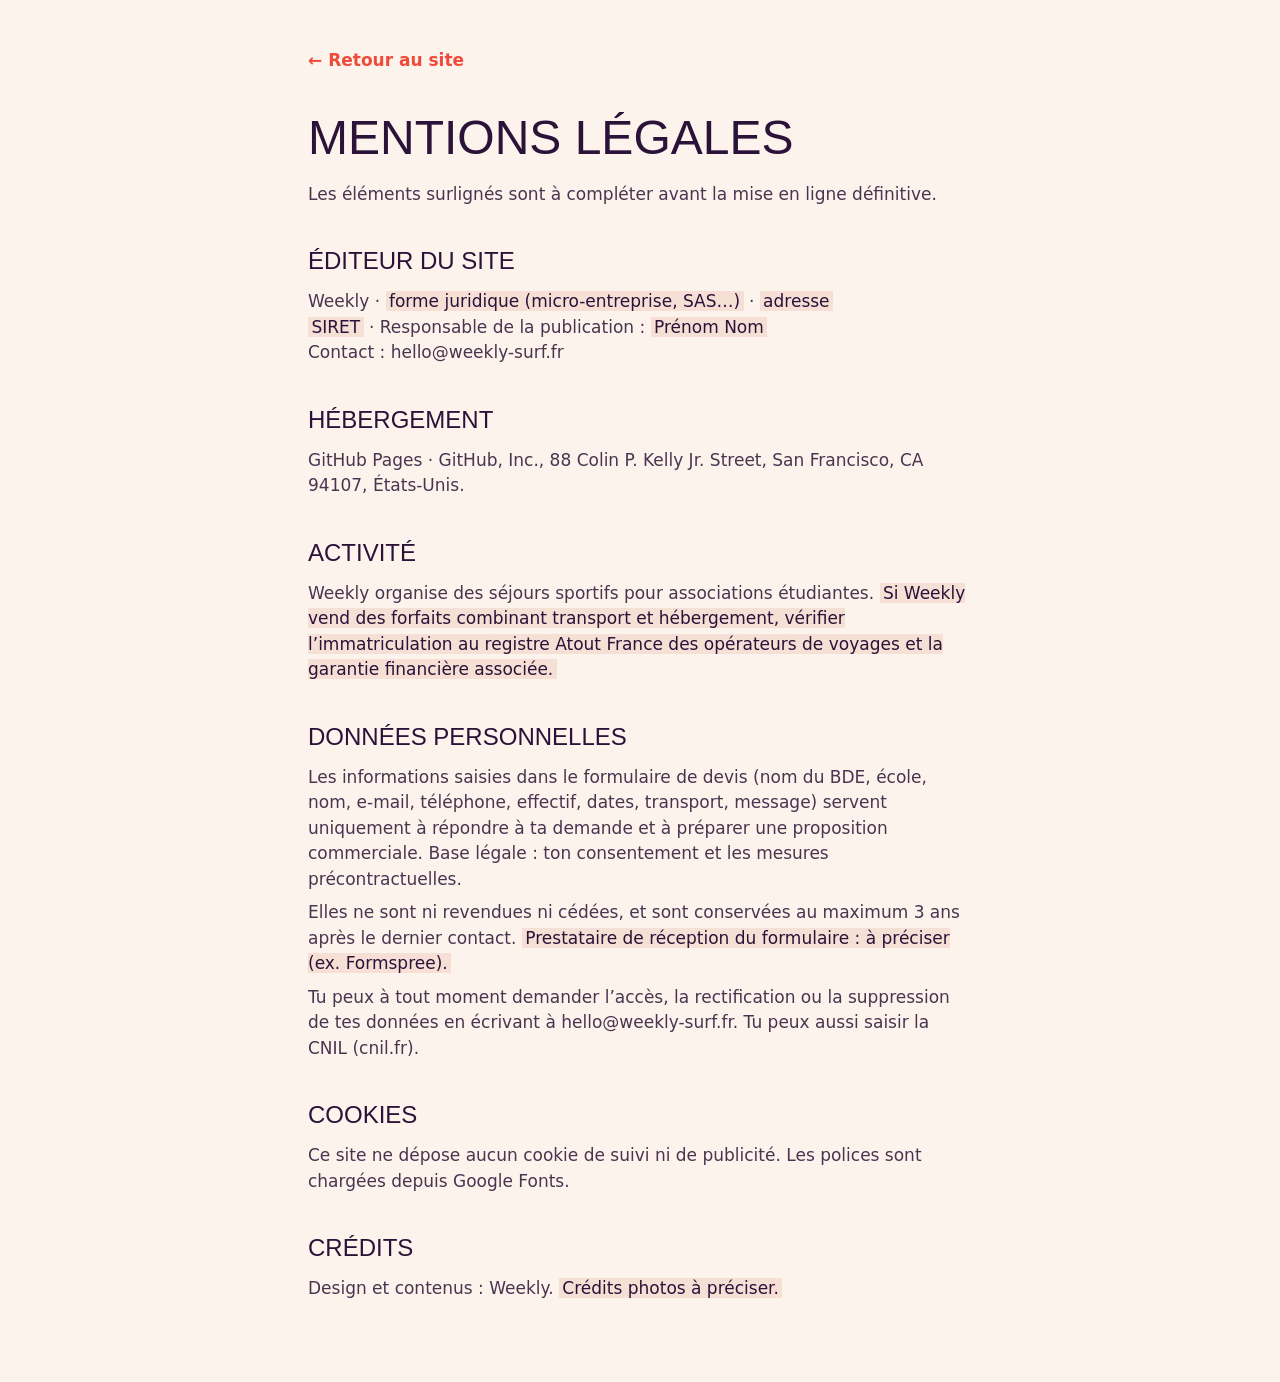
==== mentions-legales.html @ c3317746 "Intègre la maquette Sunset Session validée : site statique responsive, formulaire de devis fonctionn" ====
<!doctype html>
<html lang="fr">
<head>
<meta charset="utf-8">
<meta name="viewport" content="width=device-width, initial-scale=1, viewport-fit=cover">
<meta http-equiv="Content-Security-Policy" content="default-src 'self'; script-src 'self'; style-src 'self' https://fonts.googleapis.com; font-src https://fonts.gstatic.com; img-src 'self' data:; base-uri 'self'; object-src 'none'; form-action 'none'; upgrade-insecure-requests">
<meta name="referrer" content="strict-origin-when-cross-origin">
<meta name="theme-color" content="#2b1238">
<link rel="icon" href="favicon.svg" type="image/svg+xml">
<link rel="stylesheet" href="https://fonts.googleapis.com/css2?family=Anton&amp;family=Barlow:wght@400;500;600;700&amp;family=Kaushan+Script&amp;display=swap">
<link rel="stylesheet" href="style.css">
<title>Mentions légales · Weekly</title>
<meta name="robots" content="noindex">
</head>
<body>
<main class="legal">
  <a class="back" href="./">← Retour au site</a>
  <h1>Mentions légales</h1>
  <p>Les éléments surlignés sont à compléter avant la mise en ligne définitive.</p>

  <h2>Éditeur du site</h2>
  <p>Weekly · <mark>forme juridique (micro-entreprise, SAS…)</mark> · <mark>adresse</mark><br>
  <mark>SIRET</mark> · Responsable de la publication : <mark>Prénom Nom</mark><br>
  Contact : hello@weekly-surf.fr</p>

  <h2>Hébergement</h2>
  <p>GitHub Pages · GitHub, Inc., 88 Colin P. Kelly Jr. Street, San Francisco, CA 94107, États-Unis.</p>

  <h2>Activité</h2>
  <p>Weekly organise des séjours sportifs pour associations étudiantes. <mark>Si Weekly vend des forfaits combinant transport et hébergement, vérifier l’immatriculation au registre Atout France des opérateurs de voyages et la garantie financière associée.</mark></p>

  <h2 id="donnees">Données personnelles</h2>
  <p>Les informations saisies dans le formulaire de devis (nom du BDE, école, nom, e-mail, téléphone, effectif, dates, transport, message) servent uniquement à répondre à ta demande et à préparer une proposition commerciale. Base légale : ton consentement et les mesures précontractuelles.</p>
  <p>Elles ne sont ni revendues ni cédées, et sont conservées au maximum 3 ans après le dernier contact. <mark>Prestataire de réception du formulaire : à préciser (ex. Formspree).</mark></p>
  <p>Tu peux à tout moment demander l’accès, la rectification ou la suppression de tes données en écrivant à hello@weekly-surf.fr. Tu peux aussi saisir la CNIL (cnil.fr).</p>

  <h2>Cookies</h2>
  <p>Ce site ne dépose aucun cookie de suivi ni de publicité. Les polices sont chargées depuis Google Fonts.</p>

  <h2>Crédits</h2>
  <p>Design et contenus : Weekly. <mark>Crédits photos à préciser.</mark></p>
</main>
</body>
</html>
---- style.css ----
/* Weekly — Sunset Session
   Palette coucher de soleil : prune profonde, corail, sable rosé. */
:root{
  --plum:#2b1238;
  --plum-90:rgba(43,18,56,.92);
  --coral:#ef4b3a;
  --coral-hi:#ff6b55;
  --peach:#ff7a4d;
  --orange:#ff9a3c;
  --pink:#d63a7a;
  --sand:#fbf3ec;
  --sand-2:#f6e0d6;
  --ink:#2b1238;
  --muted:#5c4763;
  --muted-2:#4a3550;
  --on-dark:#f8edf1;
  --on-dark-2:#e8d7df;
  --ok:#1f8a5b;
  --err:#ffb4a8;
  --f-display:"Anton","Impact","Arial Narrow",sans-serif;
  --f-body:"Barlow",system-ui,-apple-system,"Segoe UI",sans-serif;
  --f-script:"Kaushan Script","Brush Script MT",cursive;
  --max:1280px;
  --gutter:clamp(18px,4vw,48px);
  --pad:max(var(--gutter),calc((100vw - var(--max))/2 + var(--gutter)));
  color-scheme:light;
}
*,*::before,*::after{box-sizing:border-box}
[hidden]{display:none!important}
html{scroll-behavior:smooth;scroll-padding-top:80px}
body{margin:0;background:var(--sand);color:var(--ink);font-family:var(--f-body);font-size:17px;line-height:1.5;-webkit-font-smoothing:antialiased;overflow-x:hidden}
img{max-width:100%;display:block}
a{color:inherit;text-decoration:none}
a:hover{color:var(--coral)}
h1,h2,h3,p{margin:0}
button,input,select,textarea{font:inherit}
:focus-visible{outline:2px solid var(--coral);outline-offset:2px;border-radius:4px}
.sr-only{position:absolute!important;width:1px;height:1px;padding:0;margin:-1px;overflow:hidden;clip:rect(0,0,0,0);white-space:nowrap;border:0}
.skip{position:absolute;left:1rem;top:-5rem;z-index:100;background:var(--coral);color:var(--plum);padding:.7rem 1rem;border-radius:8px;font-weight:700}
.skip:focus{top:1rem}
.page{background:var(--sand)}

/* Titres */
.h-display{font-family:var(--f-display);font-weight:400;text-transform:uppercase;letter-spacing:.5px;line-height:1.02;text-wrap:balance}
.h2{font-size:clamp(2rem,4.4vw,2.9rem)}
.swoosh{display:block;width:110px;height:10px;margin-top:6px}
.swoosh path{stroke:var(--coral);stroke-width:5;fill:none;stroke-linecap:round}
.center{text-align:center}
.center .swoosh{margin-inline:auto}

/* Boutons */
.btn{display:inline-flex;align-items:center;justify-content:center;gap:10px;font-weight:700;font-size:17px;padding:16px 28px;border-radius:10px;border:2px solid transparent;cursor:pointer;transition:background .2s,color .2s,transform .2s}
.btn svg{width:18px;height:18px;flex:none}
.btn-coral{background:var(--coral);color:var(--plum);box-shadow:0 6px 18px rgba(0,0,0,.25)}
.btn-coral:hover{background:var(--coral-hi);color:var(--plum);transform:translateY(-1px)}
.btn-outline{border-color:#fff;color:#fff;padding:14px 26px}
.btn-outline:hover{background:rgba(255,255,255,.1);color:#fff}
.btn-sm{font-size:15px;padding:11px 22px;border-radius:8px}

.pill{display:inline-flex;align-items:center;gap:9px;border:1.5px solid rgba(255,255,255,.55);border-radius:999px;padding:8px 18px;font-size:14px;font-weight:500}
.pill svg{width:18px;height:18px;flex:none}
.pills{display:flex;flex-wrap:wrap;gap:10px;list-style:none;padding:0;margin:24px 0 0}

/* Barre de navigation fixe (apparaît au scroll) */
.topbar{position:fixed;top:0;left:0;right:0;z-index:50;background:var(--plum-90);backdrop-filter:blur(10px);-webkit-backdrop-filter:blur(10px);color:#fff;transform:translateY(-100%);transition:transform .3s ease;padding-top:env(safe-area-inset-top,0px)}
.topbar.show{transform:none}
.topbar .in{display:flex;align-items:center;gap:32px;padding:10px var(--pad)}
.logo{font-family:var(--f-script);line-height:1;color:#fff}
.logo:hover{color:#fff}
.topbar .logo{font-size:32px}
.nav-links{display:flex;gap:30px;font-size:15px;font-weight:500;list-style:none;margin:0;padding:0}
.nav-cta{margin-left:auto}

/* HERO */
.hero{position:relative;background:var(--plum);color:#fff;min-height:620px;overflow:hidden;isolation:isolate}
.hero-img{position:absolute;top:0;right:0;bottom:0;width:66%;z-index:-2}
.hero-img img{width:100%;height:100%;object-fit:cover}
.hero::before{content:"";position:absolute;inset:0;z-index:-1;background:linear-gradient(90deg,var(--plum) 0%,var(--plum) 34%,rgba(43,18,56,.82) 44%,rgba(43,18,56,.35) 56%,rgba(43,18,56,0) 68%)}
.hero::after{content:"";position:absolute;left:0;right:0;bottom:0;height:120px;z-index:-1;background:linear-gradient(0deg,rgba(43,18,56,.55),rgba(43,18,56,0))}
.hero-nav{display:flex;align-items:center;gap:40px;padding:26px var(--pad)}
.hero-nav .logo{font-size:44px}
.menu-btn{display:none;margin-left:auto;background:none;border:0;color:#fff;width:44px;height:44px;padding:9px;cursor:pointer;filter:drop-shadow(0 2px 6px rgba(43,18,56,.5))}
.menu-btn svg{width:26px;height:26px}
.mobile-menu{position:absolute;top:72px;left:12px;right:12px;z-index:5;display:flex;flex-direction:column;padding:10px 18px;border-radius:16px;background:var(--plum-90);backdrop-filter:blur(10px);-webkit-backdrop-filter:blur(10px);font-size:17px;font-weight:600}
.mobile-menu a{padding:12px 0;border-bottom:1px solid rgba(255,255,255,.08)}
.mobile-menu a:last-child{border-bottom:0;color:var(--coral)}
.hero-copy{padding:40px var(--gutter) 50px var(--pad);max-width:calc(var(--pad) + 620px)}
.hero h1 .l{display:block;font-size:clamp(2.5rem,5.9vw,4.75rem)}
.hero h1 .accent{display:block;font-size:clamp(1.6rem,3.6vw,2.9rem);color:var(--peach);margin-top:6px}
.hero .lead{margin-top:22px;font-size:19px;line-height:1.45;max-width:470px;color:var(--on-dark);text-wrap:pretty}
.ctas{display:flex;flex-wrap:wrap;gap:14px;margin-top:30px}
.where{display:flex;align-items:center;gap:10px;margin-top:26px;font-size:14px;color:var(--on-dark-2)}
.where svg{width:16px;height:16px}

/* CONCEPT */
.concept{padding:56px var(--pad) 76px}
.pillars{display:grid;grid-template-columns:repeat(4,minmax(0,1fr));gap:32px;margin:44px 0 0;padding:0;list-style:none}
.pillar{display:flex;flex-direction:column;align-items:center;text-align:center}
.ico{width:80px;height:80px;border-radius:50%;background:var(--coral);display:flex;align-items:center;justify-content:center;flex:none}
.ico svg{width:40px;height:40px;fill:none;stroke:var(--plum);stroke-width:2;stroke-linecap:round;stroke-linejoin:round}
.pillar h3{margin:18px 0 8px;font-size:21px;font-weight:700}
.pillar p{font-size:16px;line-height:1.45;color:var(--muted);max-width:230px}

/* WEEKEND */
.weekend{background:var(--plum);color:#fff;padding:96px var(--pad) 104px;clip-path:polygon(0 4%,100% 0,100% 96%,0 100%);margin:-20px 0;position:relative;z-index:1}
.steps{display:grid;grid-template-columns:repeat(3,minmax(0,1fr));gap:44px;margin:44px 0 0;padding:0 10px;list-style:none}
.step{text-align:left;background:#fff;color:var(--ink);border-radius:14px;overflow:hidden;box-shadow:0 12px 30px rgba(0,0,0,.28);transition:transform .3s ease}
.step:hover{transform:translateY(-4px)}
.step .ph{aspect-ratio:2/1.05;background:var(--sand-2)}
.step .ph img{width:100%;height:100%;object-fit:cover}
.step .body{display:flex;gap:16px;padding:20px 22px 24px}
.num{flex:none;width:44px;height:44px;border-radius:50%;background:var(--coral);display:flex;align-items:center;justify-content:center;font-family:var(--f-display);font-size:20px}
.step h3{font-weight:700;font-size:18px;margin-top:2px}
.step p{margin-top:8px;font-size:15px;line-height:1.45;color:var(--muted);text-wrap:pretty}
.track{position:relative;margin:28px 10px 0;height:20px}
.track::before{content:"";position:absolute;left:calc(16.66% - 15px);right:calc(16.66% - 15px);top:8px;height:4px;border-radius:4px;background:linear-gradient(90deg,var(--orange),var(--coral) 50%,var(--pink))}
.track .dots{position:absolute;inset:0;display:grid;grid-template-columns:repeat(3,minmax(0,1fr));gap:44px}
.track span{justify-self:center;width:20px;height:20px;border-radius:50%}
.c1{background:var(--orange)}.c2{background:var(--coral)}.c3{background:var(--pink)}

/* FONDATEURS */
.founders{display:grid;grid-template-columns:minmax(0,1.05fr) minmax(0,1fr);gap:40px;align-items:end;padding:40px var(--pad) 0 0}
.founders-img{margin:0;aspect-ratio:398/245;border-radius:50% 50% 0 0 / 70% 70% 0 0;overflow:hidden}
.founders-img img{width:100%;height:100%;object-fit:cover}
.founders .txt{padding-bottom:36px}
.founders h2{font-size:clamp(2rem,4.6vw,3.1rem)}
.founders .txt p{margin-top:22px;font-size:17px;line-height:1.5;color:var(--muted-2);max-width:500px;text-wrap:pretty}
.tags{display:flex;flex-wrap:wrap;gap:10px;margin:26px 0 0;padding:0;list-style:none}
.tags li{display:flex;align-items:center;gap:8px;background:var(--sand-2);border-radius:999px;padding:9px 18px;font-size:14px;font-weight:500}
.tags svg{width:18px;height:18px;fill:none;stroke:var(--plum);stroke-width:2.4;stroke-linecap:round;stroke-linejoin:round}

/* DEVIS */
.devis{position:relative;background:var(--plum);color:#fff;overflow:hidden;isolation:isolate}
.devis-bg{position:absolute;top:0;right:0;bottom:0;width:70%;z-index:-2}
.devis-bg img{width:100%;height:100%;object-fit:cover}
.devis::before{content:"";position:absolute;inset:0;z-index:-1;background:linear-gradient(90deg,var(--plum) 0%,var(--plum) 30%,rgba(43,18,56,.7) 50%,rgba(43,18,56,.25) 75%,rgba(43,18,56,.1) 100%)}
.devis .in{padding:64px var(--pad) 34px}
.devis h2{font-size:clamp(1.9rem,4.2vw,2.75rem)}
.devis .intro{margin-top:16px;font-size:17px;line-height:1.45;max-width:560px;color:#f0e2e8}
form{display:grid;grid-template-columns:minmax(0,1fr) minmax(0,1fr);gap:18px 20px;margin-top:30px;max-width:720px;padding:30px;border-radius:22px;background:rgba(43,18,56,.6);backdrop-filter:blur(14px);-webkit-backdrop-filter:blur(14px);border:1px solid rgba(255,255,255,.14);box-shadow:0 24px 60px rgba(0,0,0,.35)}
.field{display:flex;flex-direction:column;gap:7px;min-width:0}
.field.full,.full{grid-column:1/-1}
.field label{font-size:12px;font-weight:600;letter-spacing:.06em;text-transform:uppercase;color:#f0e2e8}
.field input,.field select,.field textarea{width:100%;min-width:0;height:46px;border:1.5px solid transparent;border-radius:10px;padding:0 12px;font-size:16px;color:var(--plum);background:var(--sand);box-shadow:inset 0 1px 2px rgba(43,18,56,.12)}
.field textarea{height:auto;min-height:96px;padding:12px;resize:vertical}
.field input::placeholder,.field textarea::placeholder{color:#9a8794}
.field input:focus,.field select:focus,.field textarea:focus{outline:2px solid var(--coral);outline-offset:1px}
.field.invalid input,.field.invalid select,.field.invalid textarea{border-color:var(--coral);background:#fff3f0}
.with-ico{position:relative}
.with-ico input{padding-right:38px}
.with-ico svg{position:absolute;right:14px;top:15px;width:16px;height:16px;pointer-events:none;fill:none;stroke:var(--plum);stroke-width:2.4;stroke-linecap:round;stroke-linejoin:round}
.err{font-size:13px;color:var(--err);min-height:0}
.err:empty{display:none}
.consent{display:grid;grid-template-columns:auto 1fr;gap:10px;align-items:start;font-size:14px;line-height:1.4;color:var(--on-dark-2)}
.consent input{width:18px;height:18px;margin:2px 0 0;accent-color:var(--coral)}
.consent a{text-decoration:underline}
.hp{position:absolute!important;left:-9999px!important;width:1px;height:1px;overflow:hidden}
.submit{display:flex;flex-direction:column;gap:10px;margin-top:4px}
.submit .btn{width:100%;height:52px;padding:0 20px}
.submit .btn[disabled]{opacity:.7;cursor:progress;transform:none}
.submit small{font-size:13px;color:var(--on-dark-2);text-align:center}
.status{border-radius:12px;padding:14px 16px;font-size:15px;line-height:1.45}
.status.ok{background:#e6f6ee;color:#14533a}
.status.ko{background:#ffe9e5;color:#7a1f12}
.status a{text-decoration:underline;font-weight:600}
.site-footer{display:flex;align-items:center;flex-wrap:wrap;gap:14px;margin-top:44px;font-size:13px;color:var(--on-dark-2)}
.site-footer .logo{font-size:32px}
.site-footer .links{margin-left:auto;display:flex;flex-wrap:wrap;gap:14px}
.site-footer a:hover{color:var(--coral)}

/* Apparition douce (le contenu reste visible sans JS) */
.js .reveal{transform:translateY(22px);transition:transform .8s cubic-bezier(.2,.7,.2,1)}
.js .reveal.in-view{opacity:1;transform:none}

/* ---------- Tablette ---------- */
@media (max-width:1024px){
  .pillars{grid-template-columns:repeat(2,minmax(0,1fr));row-gap:40px}
  .steps{gap:22px;padding:0}
  .track .dots{gap:22px}
}

/* ---------- Mobile ---------- */
@media (max-width:780px){
  body{font-size:16px}
  .nav-links,.hero-nav .nav-cta,.topbar .nav-links{display:none}
  .menu-btn{display:block}
  .hero{min-height:0;padding-bottom:28px}
  .hero-img{position:relative;width:100%;aspect-ratio:4/3;height:auto}
  .hero::before{background:none}
  .hero::after{top:0;bottom:auto;height:calc(100vw * .75);background:linear-gradient(180deg,rgba(43,18,56,.55) 0%,rgba(43,18,56,0) 28%,rgba(43,18,56,0) 60%,var(--plum) 100%)}
  .hero-nav{position:absolute;top:0;left:0;right:0;z-index:3;padding:16px 14px 0 20px}
  .hero-nav .logo{font-size:36px;text-shadow:0 2px 12px rgba(43,18,56,.45)}
  .hero-copy{padding:6px 22px 0}
  .hero h1 .l{font-size:40px;line-height:1}
  .hero h1 .accent{font-size:27px;margin-top:4px}
  .hero .lead{font-size:16px;margin-top:14px}
  .pill{font-size:13px;padding:7px 14px}
  .ctas{flex-direction:column;gap:12px;margin-top:20px}
  .ctas .btn{width:100%;height:52px;padding:0 20px}
  .concept{padding:34px 22px 36px;text-align:left}
  .concept .center,.concept.center{text-align:left}
  .concept .swoosh{margin-inline:0;width:80px}
  .pillars{grid-template-columns:1fr;gap:22px;margin-top:24px}
  .pillar{flex-direction:row;align-items:flex-start;text-align:left;gap:16px}
  .ico{width:52px;height:52px}
  .ico svg{width:26px;height:26px}
  .pillar h3{margin:0;font-size:17px}
  .pillar p{margin-top:4px;font-size:15px;max-width:none}
  .weekend{clip-path:none;margin:0;padding:34px 18px 36px}
  .weekend .swoosh{width:80px}
  .steps{grid-template-columns:1fr;gap:22px;margin-top:26px;position:relative}
  .steps::before{content:"";position:absolute;left:calc(38% + 11px);top:8px;bottom:40px;width:3px;border-radius:3px;background:linear-gradient(180deg,var(--orange),var(--coral) 55%,var(--pink))}
  .step{display:grid;grid-template-columns:38% 24px minmax(0,1fr);gap:14px;align-items:start;background:none;color:#fff;box-shadow:none;border-radius:0;overflow:visible}
  .step:hover{transform:none}
  .step .ph{aspect-ratio:1.1/1;border-radius:12px;overflow:hidden}
  .step .dot{width:16px;height:16px;border-radius:50%;margin:4px 0 0 4px;position:relative}
  .step .body{display:block;padding:0}
  .step .num{width:auto;height:auto;background:none;font-size:18px;justify-content:flex-start}
  .step:nth-child(1) .num{color:var(--orange)}
  .step:nth-child(2) .num{color:var(--coral)}
  .step:nth-child(3) .num{color:var(--pink)}
  .step h3{font-size:17px}
  .step p{color:var(--on-dark-2);font-size:14px;margin-top:6px}
  .track{display:none}
  .founders{grid-template-columns:minmax(0,1fr) minmax(0,1fr);gap:14px;padding:30px 18px;align-items:start}
  .founders-img{order:2;aspect-ratio:1/1;border-radius:50% 50% 16px 16px}
  .founders .head{order:1}
  .founders .txt{display:contents}
  .founders h2{font-size:28px}
  .founders .swoosh{width:70px}
  .founders .txt p,.founders .tags{order:3;grid-column:1/-1}
  .founders .txt p{margin-top:2px;font-size:15px}
  .founders .tags{margin-top:4px;gap:8px}
  .tags li{font-size:13px;padding:8px 14px}
  .devis-bg{display:none}
  .devis .in{padding:32px 18px 26px}
  .devis h2{font-size:30px}
  .devis .intro{font-size:15px}
  form{gap:14px 12px;margin-top:20px;padding:18px;border-radius:18px;background:rgba(255,255,255,.06);backdrop-filter:none;-webkit-backdrop-filter:none;box-shadow:none}
  .field label{font-size:11px}
  .site-footer{flex-direction:column;gap:6px;margin-top:30px}
  .site-footer .links{margin-left:0;justify-content:center}
}
@media (min-width:781px){.step .dot{display:none}.mobile-menu{display:none!important}}
@media (max-width:420px){form{grid-template-columns:1fr}.founders{grid-template-columns:1fr 1fr}}

@media (prefers-reduced-motion:reduce){
  html{scroll-behavior:auto}
  *,*::before,*::after{transition:none!important;animation:none!important}
  .js .reveal{transform:none}
}

/* Page légale */
.legal{max-width:760px;margin-inline:auto;padding:48px var(--gutter) 80px}
.legal h1{font-family:var(--f-display);font-weight:400;text-transform:uppercase;font-size:clamp(2rem,6vw,3rem);margin-bottom:8px}
.legal h2{font-family:var(--f-display);font-weight:400;text-transform:uppercase;font-size:1.5rem;margin:36px 0 10px}
.legal p,.legal li{color:var(--muted-2);margin-top:8px}
.legal .back{display:inline-flex;margin-bottom:28px;font-weight:600;color:var(--coral)}
.legal mark{background:var(--sand-2);color:var(--ink);padding:0 .2em}
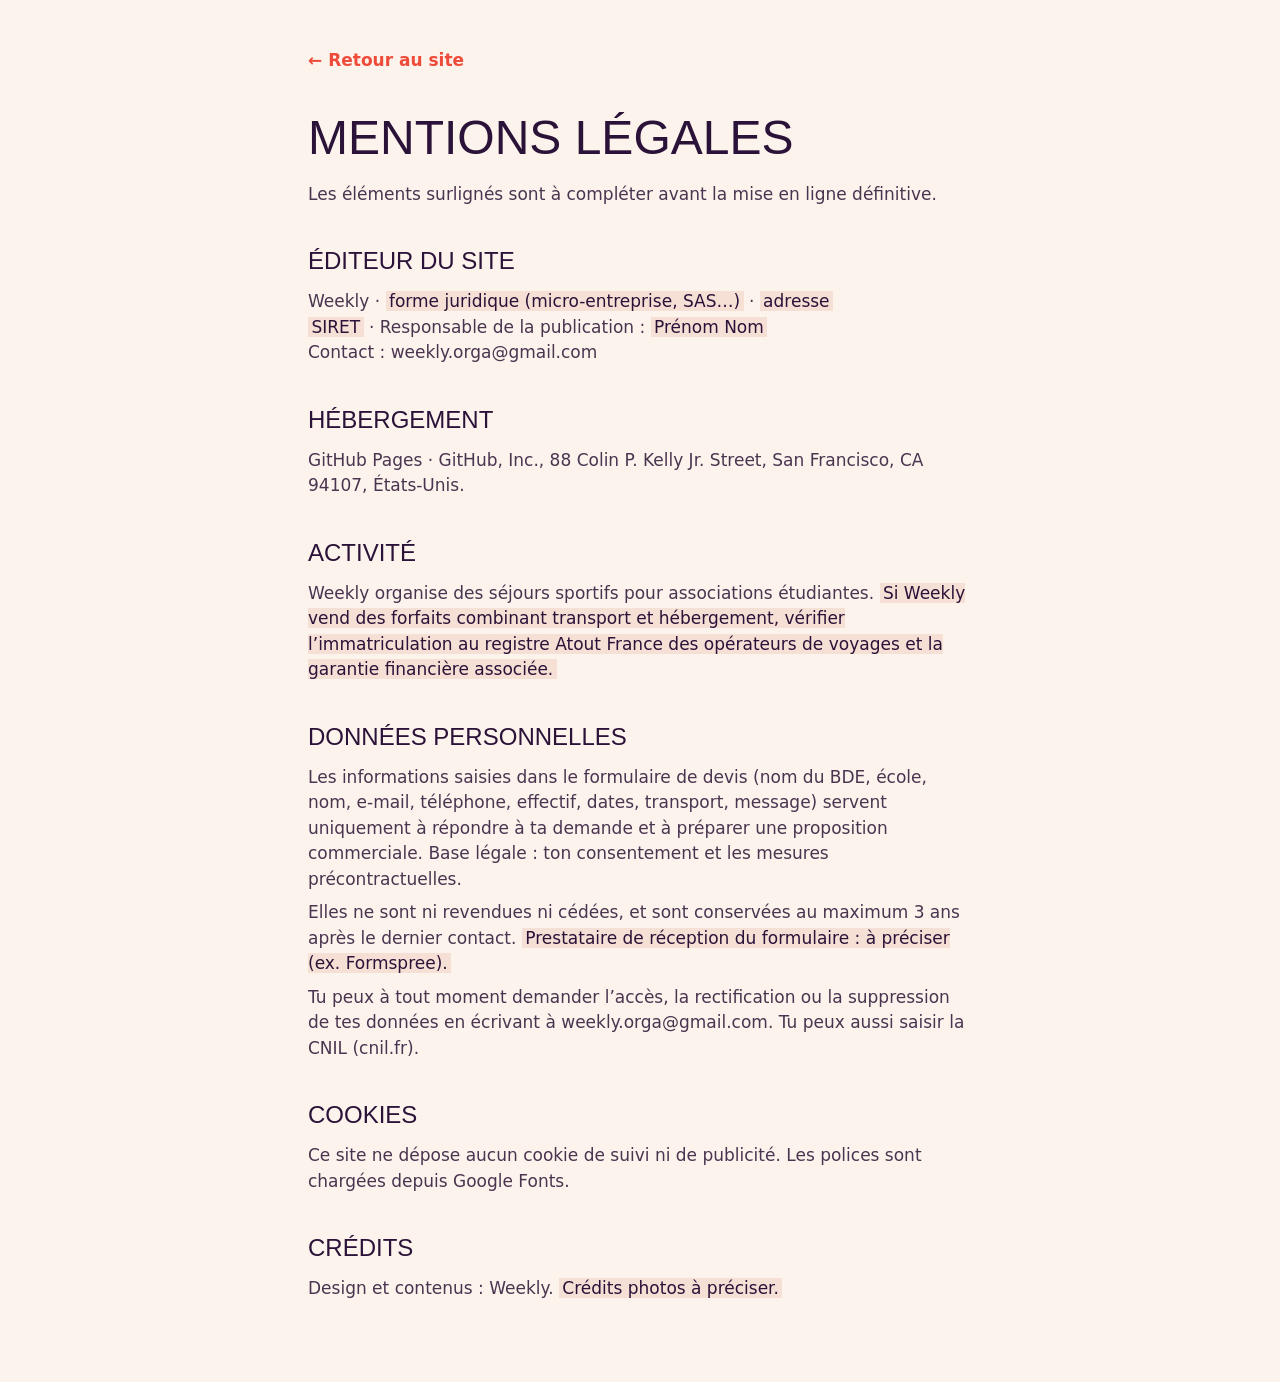
==== commit 1fa47b4b: "Adresse de contact : weekly.orga@gmail.com Co-Authored-By: Claude Opus 5.5 <noreply@anthropic.com> C" ====
--- a/mentions-legales.html
+++ b/mentions-legales.html
@@ -21,7 +21,7 @@
   <h2>Éditeur du site</h2>
   <p>Weekly · <mark>forme juridique (micro-entreprise, SAS…)</mark> · <mark>adresse</mark><br>
   <mark>SIRET</mark> · Responsable de la publication : <mark>Prénom Nom</mark><br>
-  Contact : hello@weekly-surf.fr</p>
+  Contact : weekly.orga@gmail.com</p>
 
   <h2>Hébergement</h2>
   <p>GitHub Pages · GitHub, Inc., 88 Colin P. Kelly Jr. Street, San Francisco, CA 94107, États-Unis.</p>
@@ -32,7 +32,7 @@
   <h2 id="donnees">Données personnelles</h2>
   <p>Les informations saisies dans le formulaire de devis (nom du BDE, école, nom, e-mail, téléphone, effectif, dates, transport, message) servent uniquement à répondre à ta demande et à préparer une proposition commerciale. Base légale : ton consentement et les mesures précontractuelles.</p>
   <p>Elles ne sont ni revendues ni cédées, et sont conservées au maximum 3 ans après le dernier contact. <mark>Prestataire de réception du formulaire : à préciser (ex. Formspree).</mark></p>
-  <p>Tu peux à tout moment demander l’accès, la rectification ou la suppression de tes données en écrivant à hello@weekly-surf.fr. Tu peux aussi saisir la CNIL (cnil.fr).</p>
+  <p>Tu peux à tout moment demander l’accès, la rectification ou la suppression de tes données en écrivant à weekly.orga@gmail.com. Tu peux aussi saisir la CNIL (cnil.fr).</p>
 
   <h2>Cookies</h2>
   <p>Ce site ne dépose aucun cookie de suivi ni de publicité. Les polices sont chargées depuis Google Fonts.</p>
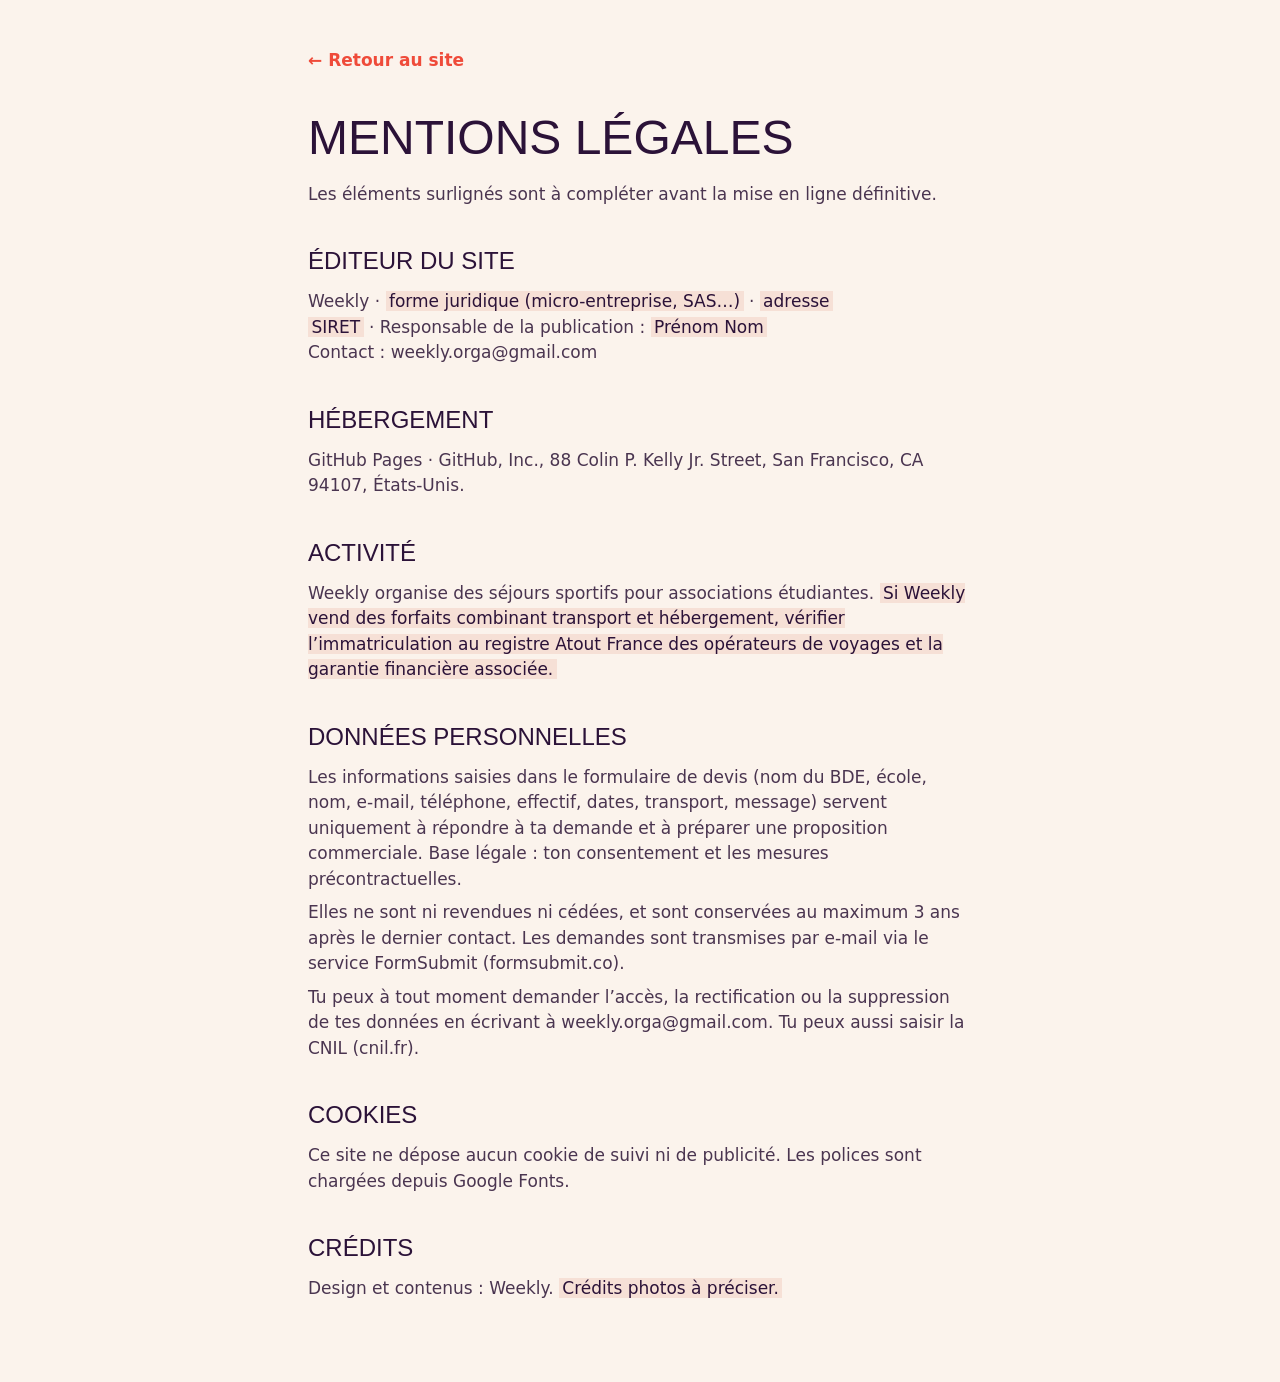
==== commit 438fa49c: "Formulaire : envoi direct par e-mail via FormSubmit Co-Authored-By: Claude Opus 5.5 <noreply@anthrop" ====
--- a/mentions-legales.html
+++ b/mentions-legales.html
@@ -31,7 +31,7 @@
 
   <h2 id="donnees">Données personnelles</h2>
   <p>Les informations saisies dans le formulaire de devis (nom du BDE, école, nom, e-mail, téléphone, effectif, dates, transport, message) servent uniquement à répondre à ta demande et à préparer une proposition commerciale. Base légale : ton consentement et les mesures précontractuelles.</p>
-  <p>Elles ne sont ni revendues ni cédées, et sont conservées au maximum 3 ans après le dernier contact. <mark>Prestataire de réception du formulaire : à préciser (ex. Formspree).</mark></p>
+  <p>Elles ne sont ni revendues ni cédées, et sont conservées au maximum 3 ans après le dernier contact. Les demandes sont transmises par e-mail via le service FormSubmit (formsubmit.co).</p>
   <p>Tu peux à tout moment demander l’accès, la rectification ou la suppression de tes données en écrivant à weekly.orga@gmail.com. Tu peux aussi saisir la CNIL (cnil.fr).</p>
 
   <h2>Cookies</h2>
